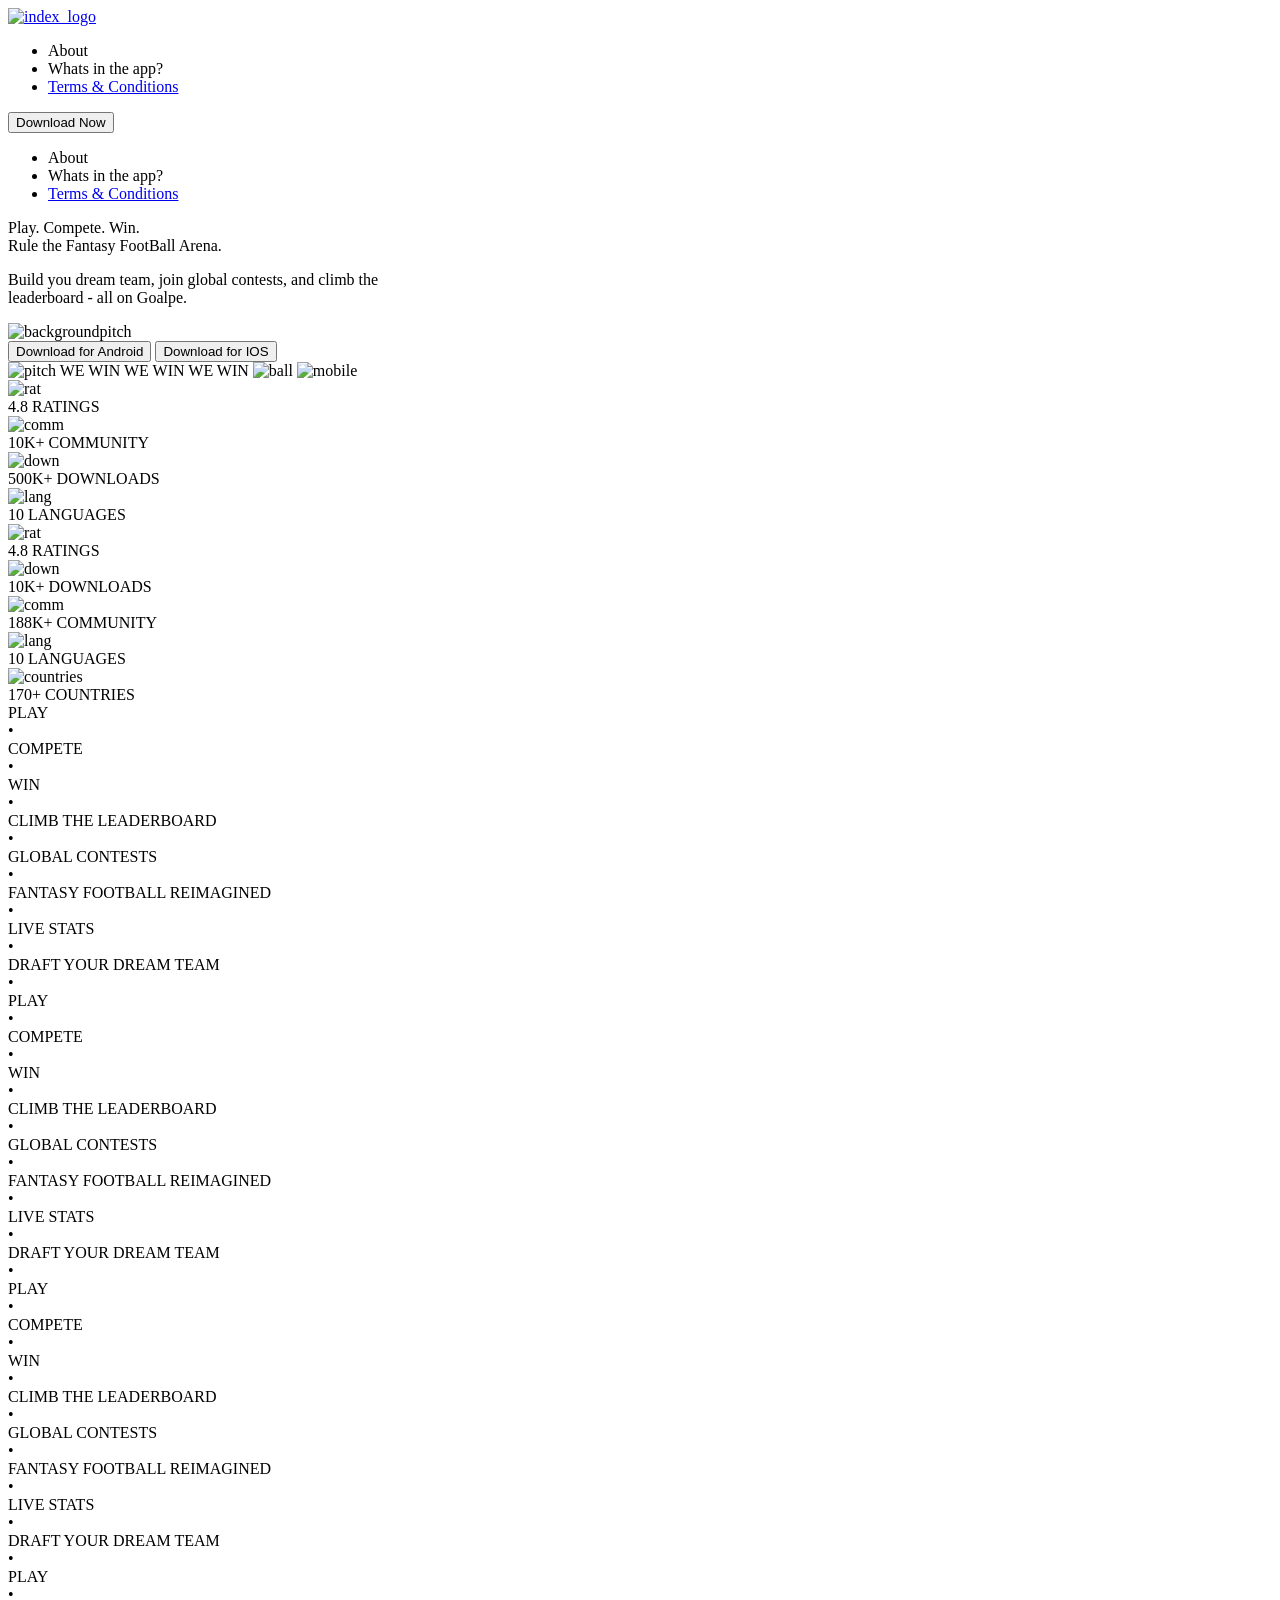
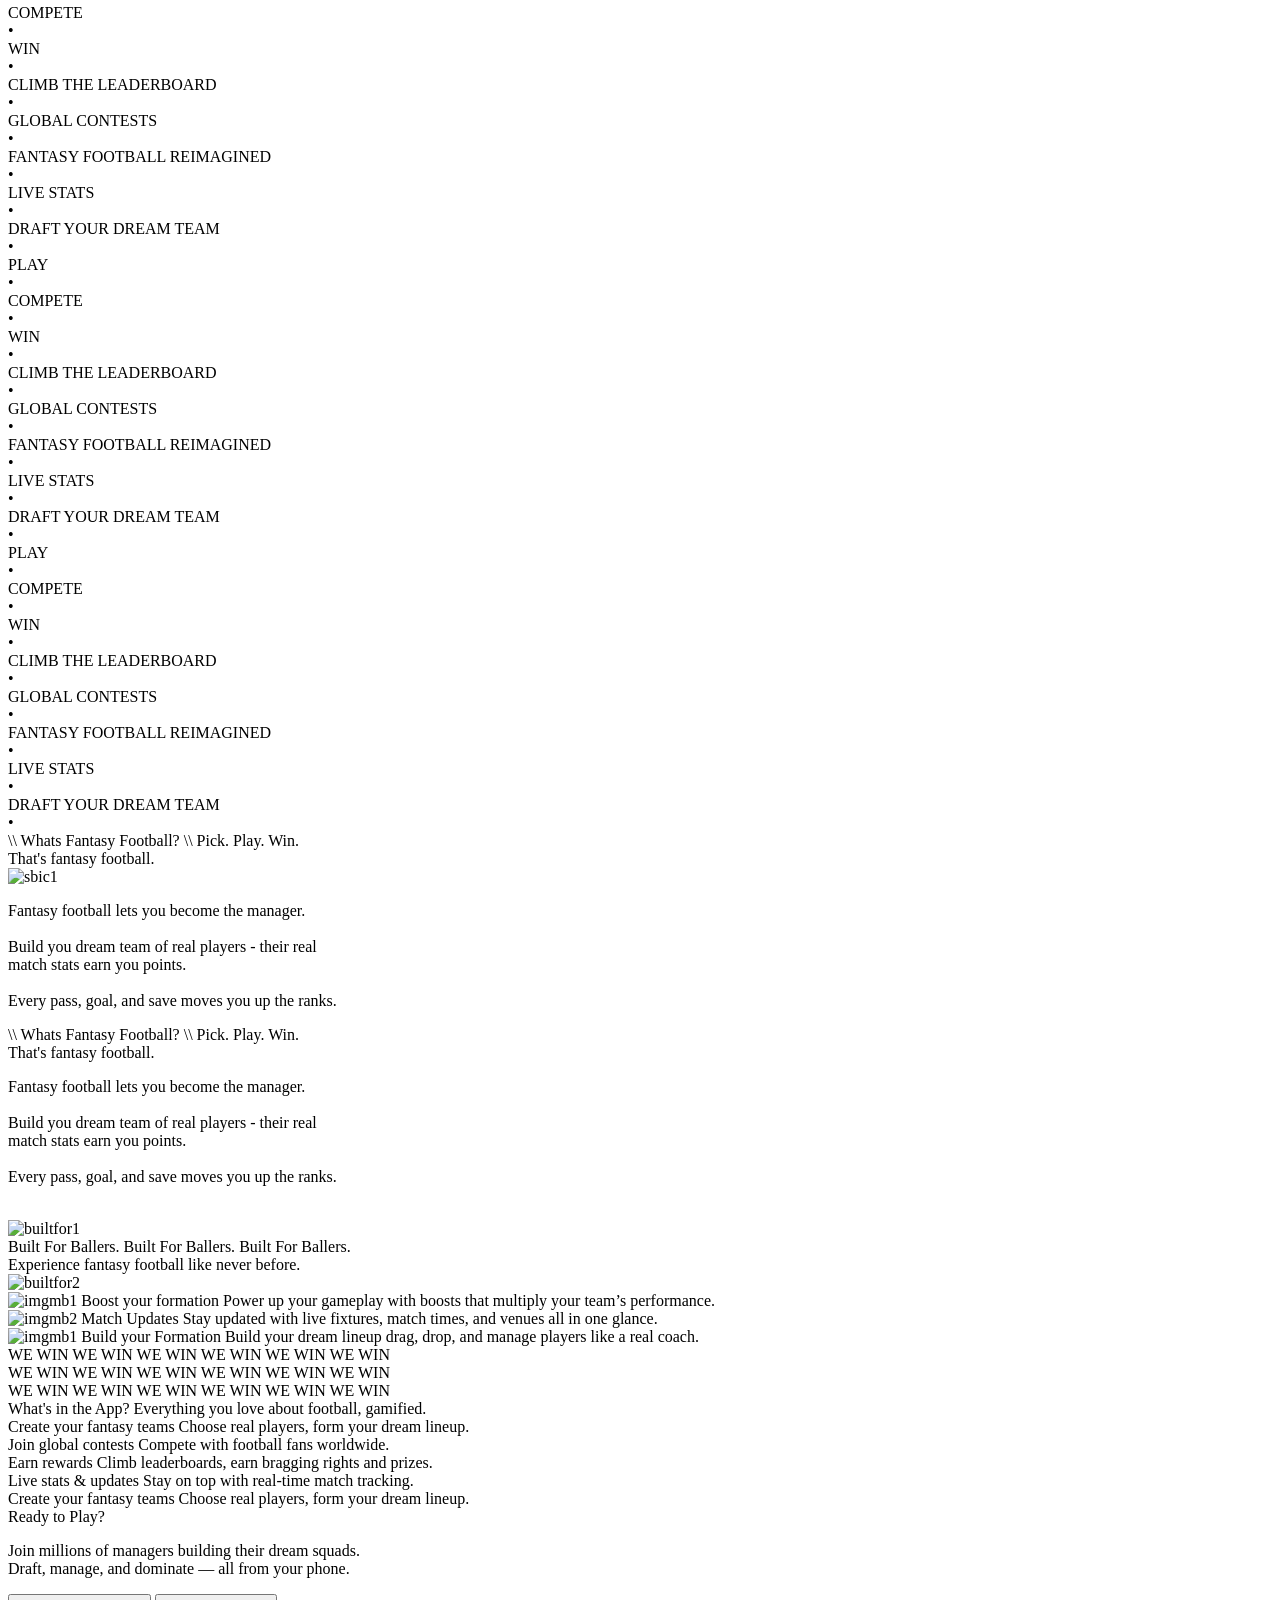
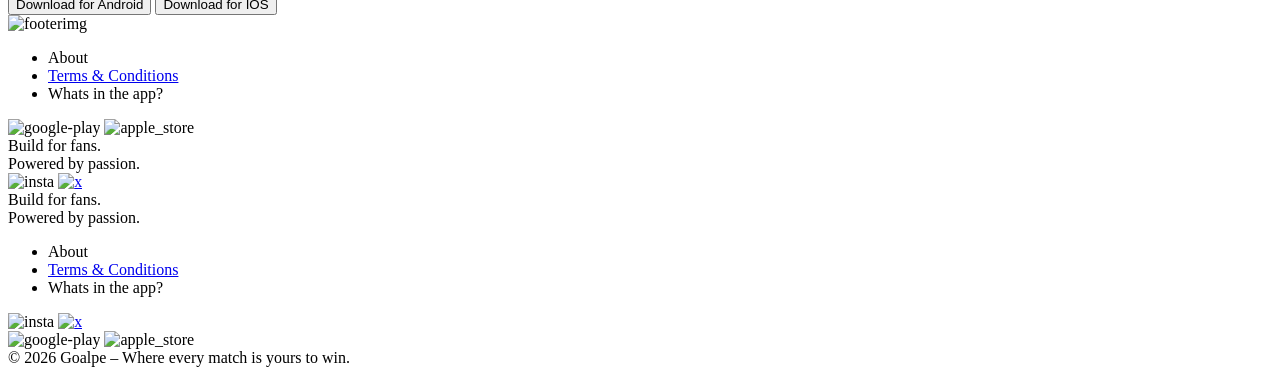
==== index.html @ 54591eee "Add deep link landing pages and Chrome Android intent fallback for goalpe.live links. Co-authored-by" ====
<!DOCTYPE html>
<html lang="en">

<head>
    <meta charset="UTF-8">
    <meta name="viewport" content="width=device-width, initial-scale=1.0">
    <title>Home</title>
    <link rel="icon" type="image/png" href="assets/images/goalpe-favicon.png">
    <link rel="stylesheet" href="styles/index.css" />
    <link rel="stylesheet" href="styles/nav_bar.css" />
    <link rel="stylesheet" href="styles/footer.css" />
</head>

<body>
    <!-- Navigation Bar -->
    <nav>
        <a href="index.html"><img alt="index_logo" /></a>
        <ul>
            <li>About</li>
            <li>Whats in the app?</li>
            <li><a href="legal.html">Terms & Conditions</a></li>
            <!-- <li>Blog</li> -->
        </ul>
        <button type="button">Download Now</button>
        <div onclick="handleOpenSideBar()" class="nav-menu">
            <div class="nav-menu-item1"></div>
            <div class="nav-menu-item2"></div>
            <div class="nav-menu-item3"></div>
        </div>
        <div id="navigation-side-bar" class="nav-side-bar">
            <ul>
                <li>About</li>
                <li>Whats in the app?</li>
                <li><a href="legal.html">Terms & Conditions</a></li>
                <!-- <li>Blog</li> -->
            </ul>
        </div>
        <script src="/js/nav_bar.js"></script>
    </nav>
    <div class="first-block">

        <div id="first-block-content" class="first-block-layer2">
            <p class="first-block-label">
                Play. Compete. Win.<br />Rule the Fantasy FootBall Arena.
            </p>

            <p class="first-block-base">Build you dream team, join global contests, and climb the<br>leaderboard - all
                on Goalpe.</p>
        </div>
        <div class="first-block-layer3"></div>
        <img alt="backgroundpitch" class="first-block-layer5" src="/assets/images/home_background_layer5.png" />
        <div id="first-block-download-btns" class="first-block-btns">
            <button type="button">Download for Android</button>
            <button type="button">Download for IOS</button>
        </div>
        <img alt="pitch" class="first-block-layer6" src="/assets/images/football_field.png" />
        <label class="first-block-layer7">WE WIN WE WIN WE WIN</label>
        <img class="first-block-layer8" alt="ball" src="/assets/images/home_background_layer_soccer.png" />
        <img class="first-block-layer9" alt="mobile" src="/assets/images/home_mobile.png" />

        <div class="app-contents">
            <div class="app-contents-coloum1">
                <div class="app-contents-items">
                    <img src="/assets/images/rating_icon.png" alt="rat">
                    <div>
                        <label for="rating">4.8</label>
                        <span>RATINGS</span>
                    </div>
                </div>
                <div class="app-contents-items">
                    <img src="/assets/images/community_icon.png" alt="comm">
                    <div>
                        <label for="community">10K+</label>
                        <span>COMMUNITY</span>
                    </div>
                </div>
            </div>
            <div class="app-contents-coloum2">
                <div class="app-contents-items">
                    <img src="/assets/images/download_icon.png" alt="down">
                    <div>
                        <label for="downloads">500K+</label>
                        <span>DOWNLOADS</span>
                    </div>
                </div>
                <div class="app-contents-items">
                    <img src="/assets/images/language_icon.png" alt="lang">
                    <div>
                        <label for="languages">10</label>
                        <span>LANGUAGES</span>
                    </div>
                </div>
            </div>
        </div>
    </div>

    <div class="app-contents1">
        <div class="app-contents-items">
            <img src="/assets/images/rating_icon.png" alt="rat">
            <div>
                <label for="rating">4.8</label>
                <span>RATINGS</span>
            </div>
        </div>
        <div class="app-contents-items">
            <img src="/assets/images/download_icon.png" alt="down">
            <div>
                <label for="downloads">10K+</label>
                <span>DOWNLOADS</span>
            </div>
        </div>
        <div class="app-contents-items">
            <img src="/assets/images/community_icon.png" alt="comm">
            <div>
                <label for="community">188K+</label>
                <span>COMMUNITY</span>
            </div>
        </div>
        
        <div class="app-contents-items">
            <img src="/assets/images/language_icon.png" alt="lang">
            <div>
                <label for="languages">10</label>
                <span>LANGUAGES</span>
            </div>
        </div>
        <div class="app-contents-items">
            <img src="/assets/images/countries_icon.png" alt="countries">
            <div>
                <label for="countries">170+</label>
                <span>COUNTRIES</span>
            </div>
        </div>
    </div>
    </div>
    <div class="scroll-block1-background">
        <div class="scroll-block1">
            <div class="scroll-content1">
                <div class="scroll-items">
                    <span>PLAY</span>
                </div>
                <div class="scroll-items">
                    <span>•</span>
                </div>
                <div class="scroll-items">
                    <span>COMPETE</span>
                </div>
                <div class="scroll-items">
                    <span>•</span>
                </div>
                <div class="scroll-items">
                    <span>WIN</span>
                </div>
                <div class="scroll-items">
                    <span>•</span>
                </div>
                <div class="scroll-items">
                    <span>CLIMB THE LEADERBOARD</span>
                </div>
                <div class="scroll-items">
                    <span>•</span>
                </div>
                <div class="scroll-items">
                    <span>GLOBAL CONTESTS</span>
                </div>
                <div class="scroll-items">
                    <span>•</span>
                </div>
                <div class="scroll-items">
                    <span>FANTASY FOOTBALL REIMAGINED</span>
                </div>
                <div class="scroll-items">
                    <span>•</span>
                </div>
                <div class="scroll-items">
                    <span>LIVE STATS</span>
                </div>
                <div class="scroll-items">
                    <span>•</span>
                </div>
                <div class="scroll-items">
                    <span>DRAFT YOUR DREAM TEAM</span>
                </div>
                <div class="scroll-items">
                    <span>•</span>
                </div>
                <div class="scroll-items">
                    <span>PLAY</span>
                </div>
                <div class="scroll-items">
                    <span>•</span>
                </div>
                <div class="scroll-items">
                    <span>COMPETE</span>
                </div>
                <div class="scroll-items">
                    <span>•</span>
                </div>
                <div class="scroll-items">
                    <span>WIN</span>
                </div>
                <div class="scroll-items">
                    <span>•</span>
                </div>
                <div class="scroll-items">
                    <span>CLIMB THE LEADERBOARD</span>
                </div>
                <div class="scroll-items">
                    <span>•</span>
                </div>
                <div class="scroll-items">
                    <span>GLOBAL CONTESTS</span>
                </div>
                <div class="scroll-items">
                    <span>•</span>
                </div>
                <div class="scroll-items">
                    <span>FANTASY FOOTBALL REIMAGINED</span>
                </div>
                <div class="scroll-items">
                    <span>•</span>
                </div>
                <div class="scroll-items">
                    <span>LIVE STATS</span>
                </div>
                <div class="scroll-items">
                    <span>•</span>
                </div>
                <div class="scroll-items">
                    <span>DRAFT YOUR DREAM TEAM</span>
                </div>
                <div class="scroll-items">
                    <span>•</span>
                </div>

            </div>
        </div>
    </div>
    <div class="scroll-block2">
        <div class="scroll-content2">
            <div class="scroll-items">
                <span>PLAY</span>
            </div>
            <div class="scroll-items">
                <span>•</span>
            </div>
            <div class="scroll-items">
                <span>COMPETE</span>
            </div>
            <div class="scroll-items">
                <span>•</span>
            </div>
            <div class="scroll-items">
                <span>WIN</span>
            </div>
            <div class="scroll-items">
                <span>•</span>
            </div>
            <div class="scroll-items">
                <span>CLIMB THE LEADERBOARD</span>
            </div>
            <div class="scroll-items">
                <span>•</span>
            </div>
            <div class="scroll-items">
                <span>GLOBAL CONTESTS</span>
            </div>
            <div class="scroll-items">
                <span>•</span>
            </div>
            <div class="scroll-items">
                <span>FANTASY FOOTBALL REIMAGINED</span>
            </div>
            <div class="scroll-items">
                <span>•</span>
            </div>
            <div class="scroll-items">
                <span>LIVE STATS</span>
            </div>
            <div class="scroll-items">
                <span>•</span>
            </div>
            <div class="scroll-items">
                <span>DRAFT YOUR DREAM TEAM</span>
            </div>
            <div class="scroll-items">
                <span>•</span>
            </div>
            <div class="scroll-items">
                <span>PLAY</span>
            </div>
            <div class="scroll-items">
                <span>•</span>
            </div>
            <div class="scroll-items">
                <span>COMPETE</span>
            </div>
            <div class="scroll-items">
                <span>•</span>
            </div>
            <div class="scroll-items">
                <span>WIN</span>
            </div>
            <div class="scroll-items">
                <span>•</span>
            </div>
            <div class="scroll-items">
                <span>CLIMB THE LEADERBOARD</span>
            </div>
            <div class="scroll-items">
                <span>•</span>
            </div>
            <div class="scroll-items">
                <span>GLOBAL CONTESTS</span>
            </div>
            <div class="scroll-items">
                <span>•</span>
            </div>
            <div class="scroll-items">
                <span>FANTASY FOOTBALL REIMAGINED</span>
            </div>
            <div class="scroll-items">
                <span>•</span>
            </div>
            <div class="scroll-items">
                <span>LIVE STATS</span>
            </div>
            <div class="scroll-items">
                <span>•</span>
            </div>
            <div class="scroll-items">
                <span>DRAFT YOUR DREAM TEAM</span>
            </div>
            <div class="scroll-items">
                <span>•</span>
            </div>
        </div>
    </div>
    <div class="scroll-block3">
        <div class="scroll-content1">
            <div class="scroll-items">
                <span>PLAY</span>
            </div>
            <div class="scroll-items">
                <span>•</span>
            </div>
            <div class="scroll-items">
                <span>COMPETE</span>
            </div>
            <div class="scroll-items">
                <span>•</span>
            </div>
            <div class="scroll-items">
                <span>WIN</span>
            </div>
            <div class="scroll-items">
                <span>•</span>
            </div>
            <div class="scroll-items">
                <span>CLIMB THE LEADERBOARD</span>
            </div>
            <div class="scroll-items">
                <span>•</span>
            </div>
            <div class="scroll-items">
                <span>GLOBAL CONTESTS</span>
            </div>
            <div class="scroll-items">
                <span>•</span>
            </div>
            <div class="scroll-items">
                <span>FANTASY FOOTBALL REIMAGINED</span>
            </div>
            <div class="scroll-items">
                <span>•</span>
            </div>
            <div class="scroll-items">
                <span>LIVE STATS</span>
            </div>
            <div class="scroll-items">
                <span>•</span>
            </div>
            <div class="scroll-items">
                <span>DRAFT YOUR DREAM TEAM</span>
            </div>
            <div class="scroll-items">
                <span>•</span>
            </div>
            <div class="scroll-items">
                <span>PLAY</span>
            </div>
            <div class="scroll-items">
                <span>•</span>
            </div>
            <div class="scroll-items">
                <span>COMPETE</span>
            </div>
            <div class="scroll-items">
                <span>•</span>
            </div>
            <div class="scroll-items">
                <span>WIN</span>
            </div>
            <div class="scroll-items">
                <span>•</span>
            </div>
            <div class="scroll-items">
                <span>CLIMB THE LEADERBOARD</span>
            </div>
            <div class="scroll-items">
                <span>•</span>
            </div>
            <div class="scroll-items">
                <span>GLOBAL CONTESTS</span>
            </div>
            <div class="scroll-items">
                <span>•</span>
            </div>
            <div class="scroll-items">
                <span>FANTASY FOOTBALL REIMAGINED</span>
            </div>
            <div class="scroll-items">
                <span>•</span>
            </div>
            <div class="scroll-items">
                <span>LIVE STATS</span>
            </div>
            <div class="scroll-items">
                <span>•</span>
            </div>
            <div class="scroll-items">
                <span>DRAFT YOUR DREAM TEAM</span>
            </div>
            <div class="scroll-items">
                <span>•</span>
            </div>
        </div>
    </div>

    <div class="second-block">
        <div class="second-block-div1">
            <div>
                <div>
                    <label for="head-sec">\\ Whats Fantasy Football? \\</label>
                    <span>Pick. Play. Win.<br />That's fantasy football.</span>
                </div>
                <img src="/assets/images/builtforicon1.png" alt="sbic1" />
            </div>
            <p id="second-block-p">
                Fantasy football lets you become the manager.<br /><br />
                Build you dream team of real players - their real<br />
                match stats earn you points.<br /><br />
                Every pass, goal, and save moves you up the ranks.
            </p>
        </div>
        <div class="second-block-div2">
            <label for="head-sec">\\ Whats Fantasy Football? \\</label>
            <span>Pick. Play. Win.<br />That's fantasy football.</span>
            <p>
                Fantasy football lets you become the manager.<br /><br />
                Build you dream team of real players - their real<br />
                match stats earn you points.<br /><br />
                Every pass, goal, and save moves you up the ranks.
            </p>
        </div>
        <img class="disable-sb-img" src="/assets/images/footballpitch1.png" alt="">
    </div>
    <div class="third-block">
        <div class="third-block-header">
            <img class="third-block-header-img1" src="/assets/images/builtforicon1.png" alt="builtfor1">
            <div>
                <div class="third-block-built-for-ballers">
                    <label for="third-label-1">Built For Ballers.</label>
                    <label for="third-label-2">Built For Ballers.</label>
                    <label for="third-label-3">Built For Ballers.</label>
                </div>
                <label for="header">Experience fantasy football like never before.</label>
            </div>
            <img class="third-block-header-img2" src="/assets/images/builtforicon2.png" alt="builtfor2">
        </div>

        <div class="third-block-body"></div>
        <div class="third-block-body1">
            <div>
                <img src="/assets/images/builtforballersmb1.png" alt="imgmb1">
                <label for="mb1">Boost your formation</label>
                <span>Power up your gameplay with boosts that multiply your team’s performance.</span>
            </div>
            <div>
                <img src="/assets/images/builtforballersmb2.png" alt="imgmb2">
                <label for="mb1">Match Updates</label>
                <span>Stay updated with live fixtures, match times, and venues all in one glance.</span>
            </div>
            <div>
                <img src="/assets/images/builtforbuildersmb3.png" alt="imgmb1">
                <label for="mb1">Build your Formation</label>
                <span>Build your dream lineup drag, drop, and manage players like a real coach.</span>
            </div>

        </div>
    </div>
    <div class="wewinblock">
        <div class="wewin1">
            <label class="wewin1label1" for="wewin1">WE WIN WE WIN WE WIN</label>
            <label class="wewin1label2" for="wewin1">WE WIN WE WIN WE WIN</label>
        </div>
        <div class="wewin2">
            <label class="wewin2label1" for="wewin1">WE WIN WE WIN WE WIN</label>
            <label class="wewin2label2" for="wewin1">WE WIN WE WIN WE WIN</label>
        </div>
        <div class="wewin3">
            <label class="wewin3label1" for="wewin1">WE WIN WE WIN WE WIN</label>
            <label class="wewin3label2" for="wewin1">WE WIN WE WIN WE WIN</label>
        </div>
    </div>

    <div class="fourth-block">

        <div class="fourth-block-header">
            <label for="head-fourth">What's in the App?</label>
            <span>Everything you love about football, gamified.</span>
        </div>

        <div class="fourth-block-body"">
            <div>
                <label for=" head-card">Create your fantasy teams</label>
            <span>Choose real players, form your dream lineup.</span>
        </div>
        <div>
            <label for="head-card">Join global contests</label>
            <span>Compete with football fans worldwide.</span>
        </div>
        <div>
            <label for="head-card">Earn rewards</label>
            <span>Climb leaderboards, earn bragging rights and prizes.</span>
        </div>
        <div>
            <label for="head-card"> Live stats & updates</label>
            <span>Stay on top with real-time match tracking.</span>
        </div>
        <div>
            <label for="head-card"> Create your fantasy teams</label>
            <span>Choose real players, form your dream lineup.</span>
        </div>
    </div>

    </div>

    <footer>
        <div class="footer-header">
            <div class="footer-header-content">
                <label for="footerhead">Ready to Play?</label>
                <p>
                    Join millions of managers building their dream squads.<br />Draft, manage, and dominate — all from
                    your
                    phone.
                </p>
            </div>
            <div class="footer-btns">
                <button type="button">Download for Android</button>
                <button type="button">Download for IOS</button>
            </div>
        </div>
        <img src="/assets/images/goal_pe_logo2.png" alt="footerimg">

        <div class="footer-bottom1">
            <ul>
                <li>About</li>
                <li><a href="/legal.html">Terms & Conditions</a></li>
                <li>Whats in the app?</li>
            </ul>
            <div class="stores">
                <img src="/assets/images/google_play.png" alt="google-play">
                <img src="/assets/images/apple_store.png" alt="apple_store">
            </div>
            <div class="app-icons1">
                <label for="forfooter">
                    Build for fans.<br />Powered by passion.
                </label>
                <div>
                    <img src="/assets/images/insta_icon.png" alt="insta" />
                    <a href="https://x.com/GoalPe_x" target="_blank"><img src="/assets/images/x_icon.png" alt="x" /></a>
                </div>
            </div>

        </div>


        <div class="footer-bottom">
            <label for="forfooter">
                Build for fans.<br />Powered by passion.
            </label>
            <ul>
                <li>About</li>
                <li><a href="/legal.html">Terms & Conditions</a></li>
                <li>Whats in the app?</li>
            </ul>

            <div class="app-icons">
                <img src="/assets/images/insta_icon.png" alt="insta" />
                <a href="https://x.com/GoalPe_x" target="_blank"><img src="/assets/images/x_icon.png" alt="x" /></a>
            </div>

            <div class="stores">
                <img src="/assets/images/google_play.png" alt="google-play">
                <img src="/assets/images/apple_store.png" alt="apple_store">
            </div>
        </div>

        <label class="footer-label" for="footer-bottom-label">© <span id="footer-year"></span> Goalpe – Where every match is yours to win.</label>
        <script>document.getElementById('footer-year').textContent = new Date().getFullYear();</script>

    </footer>



    <script src="/js/index.js"></script>
    <script src="/js/download.js"></script>
    <script src="/js/deep_link.js"></script>
    <script>GoalPeDeepLink.interceptAppLinks();</script>
</body>

</html>
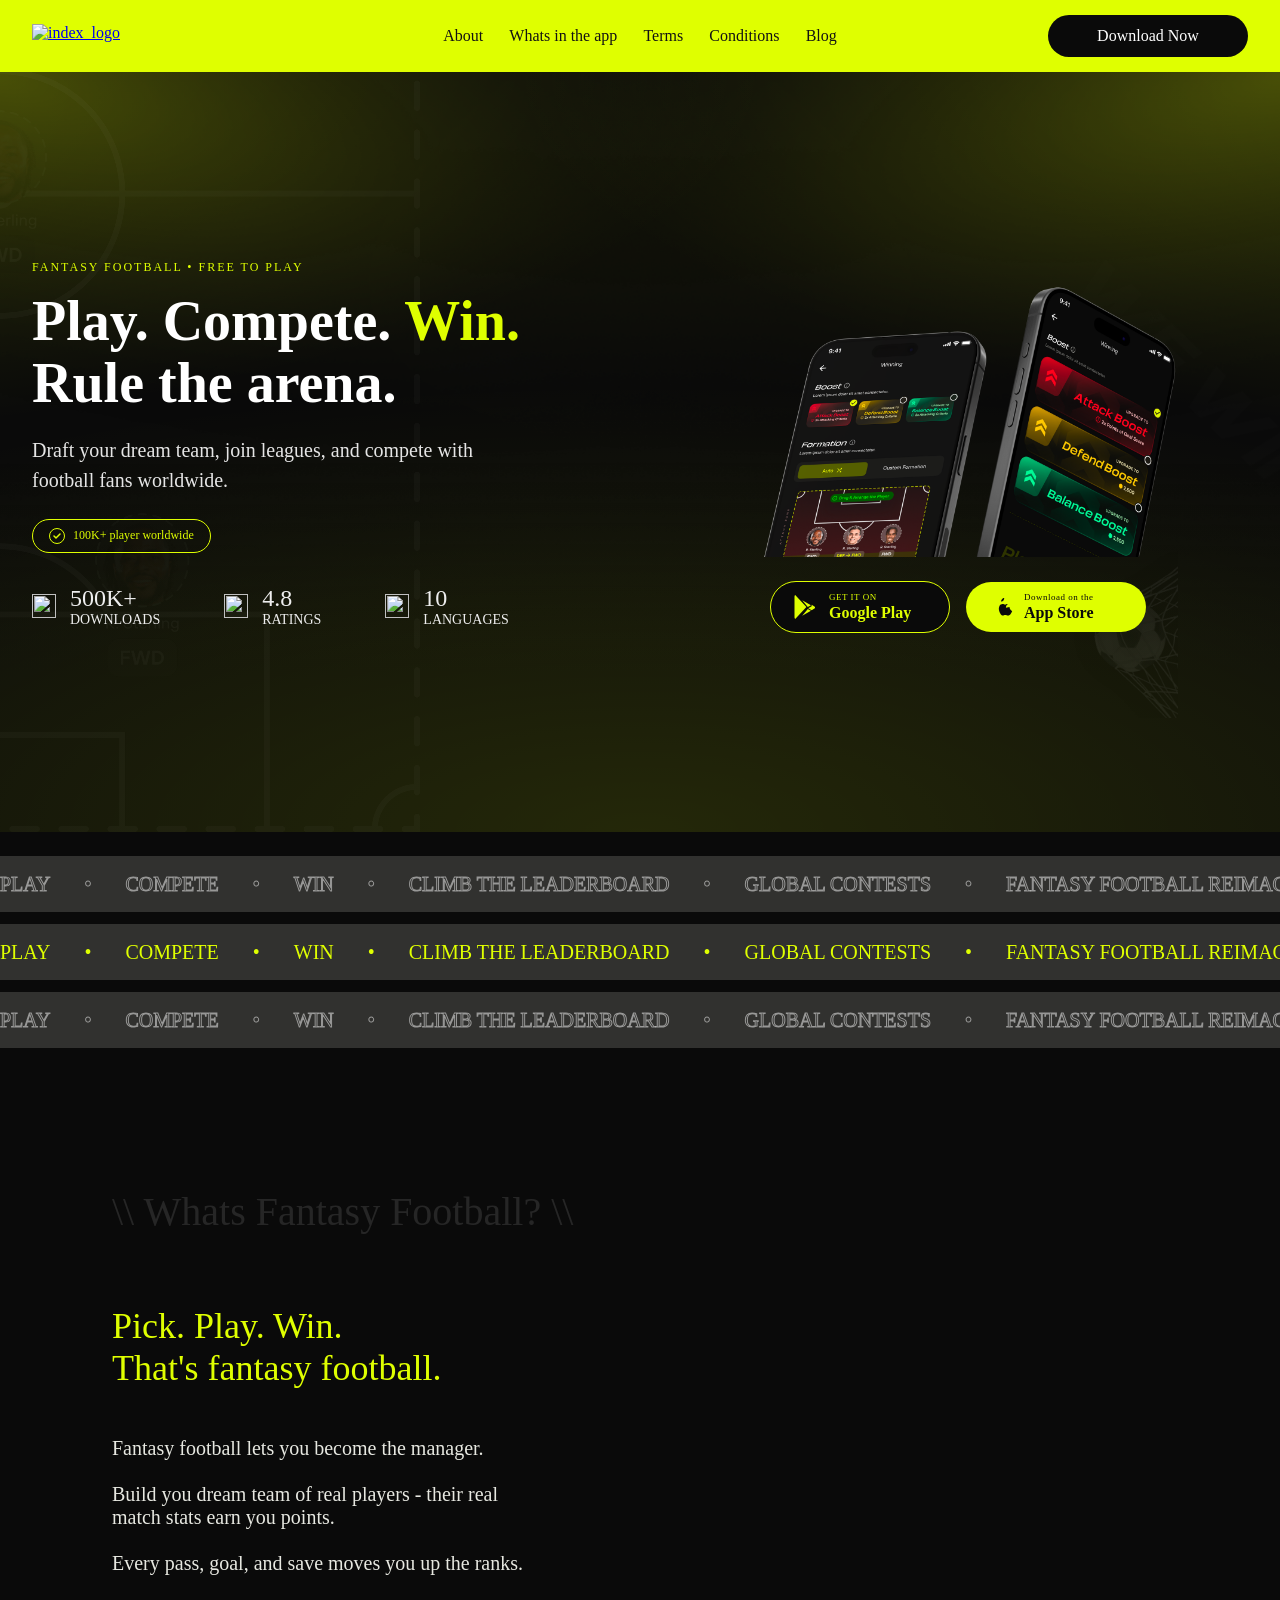
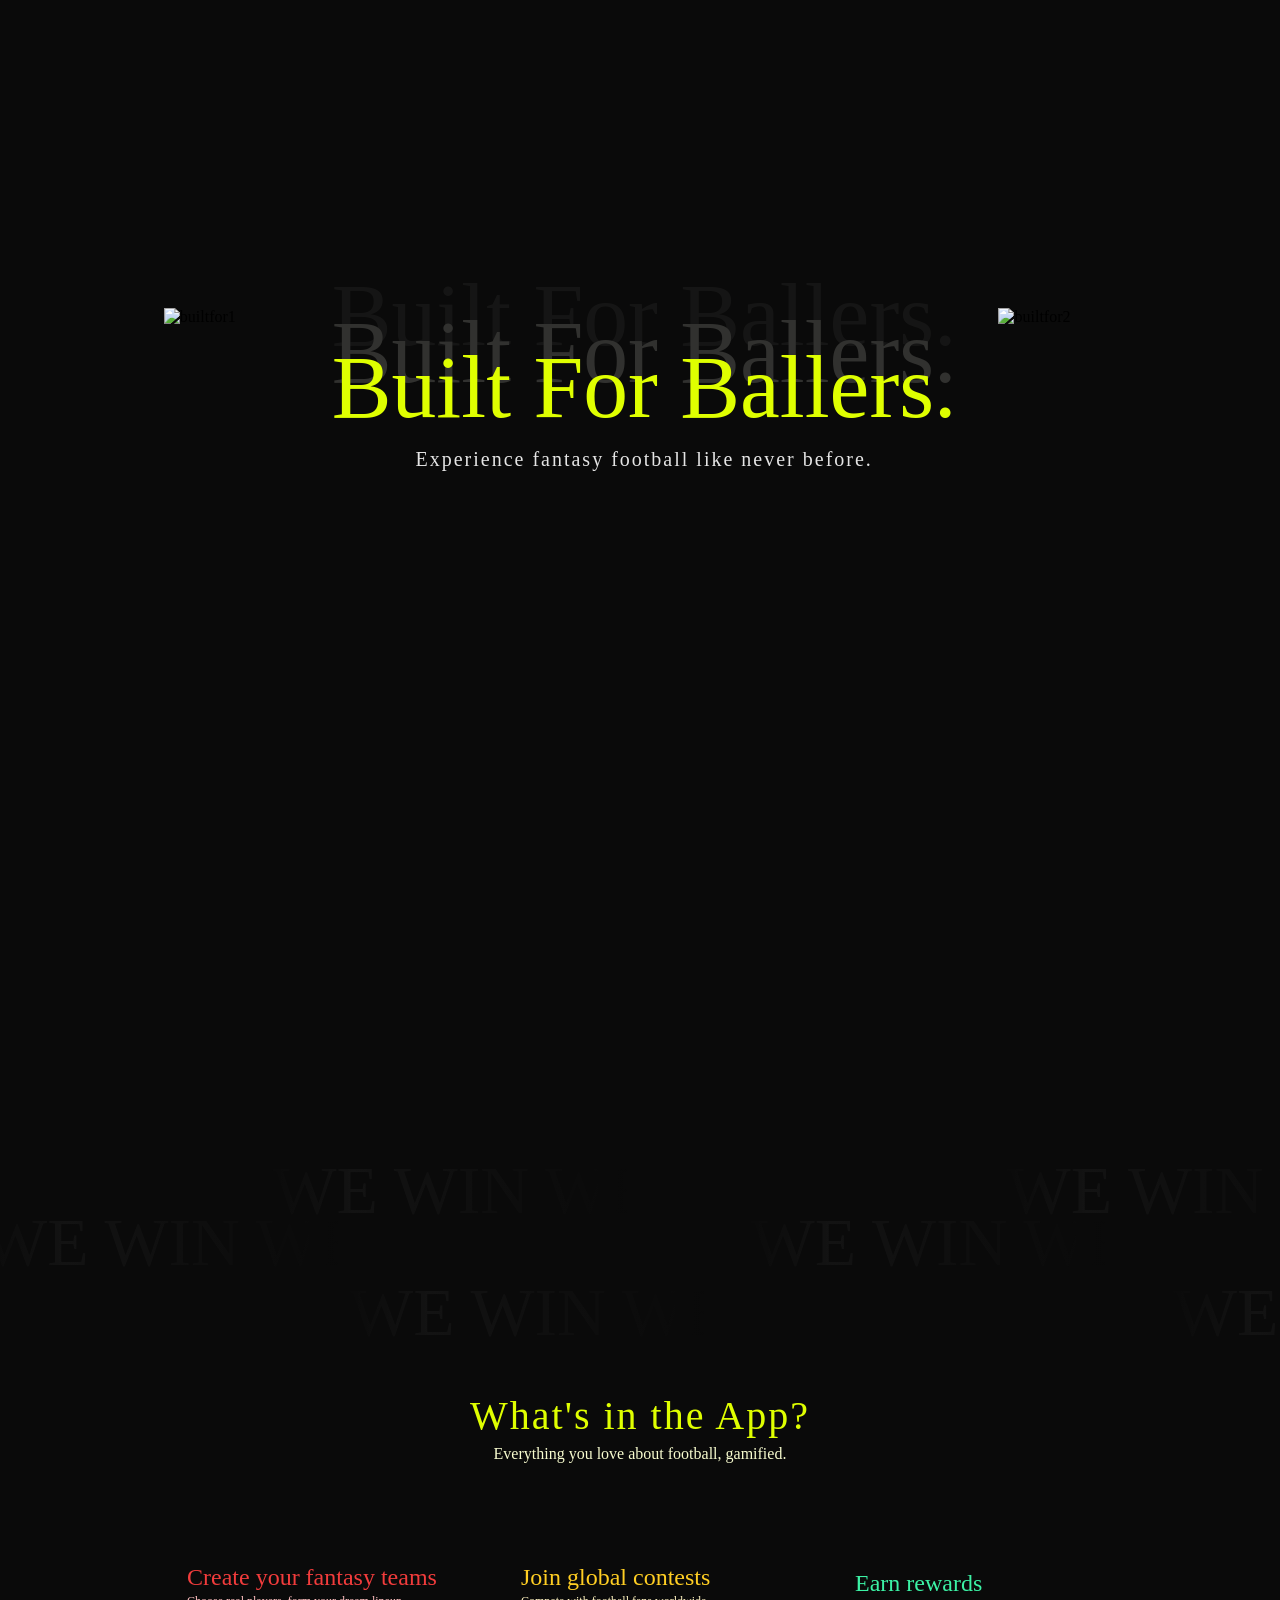
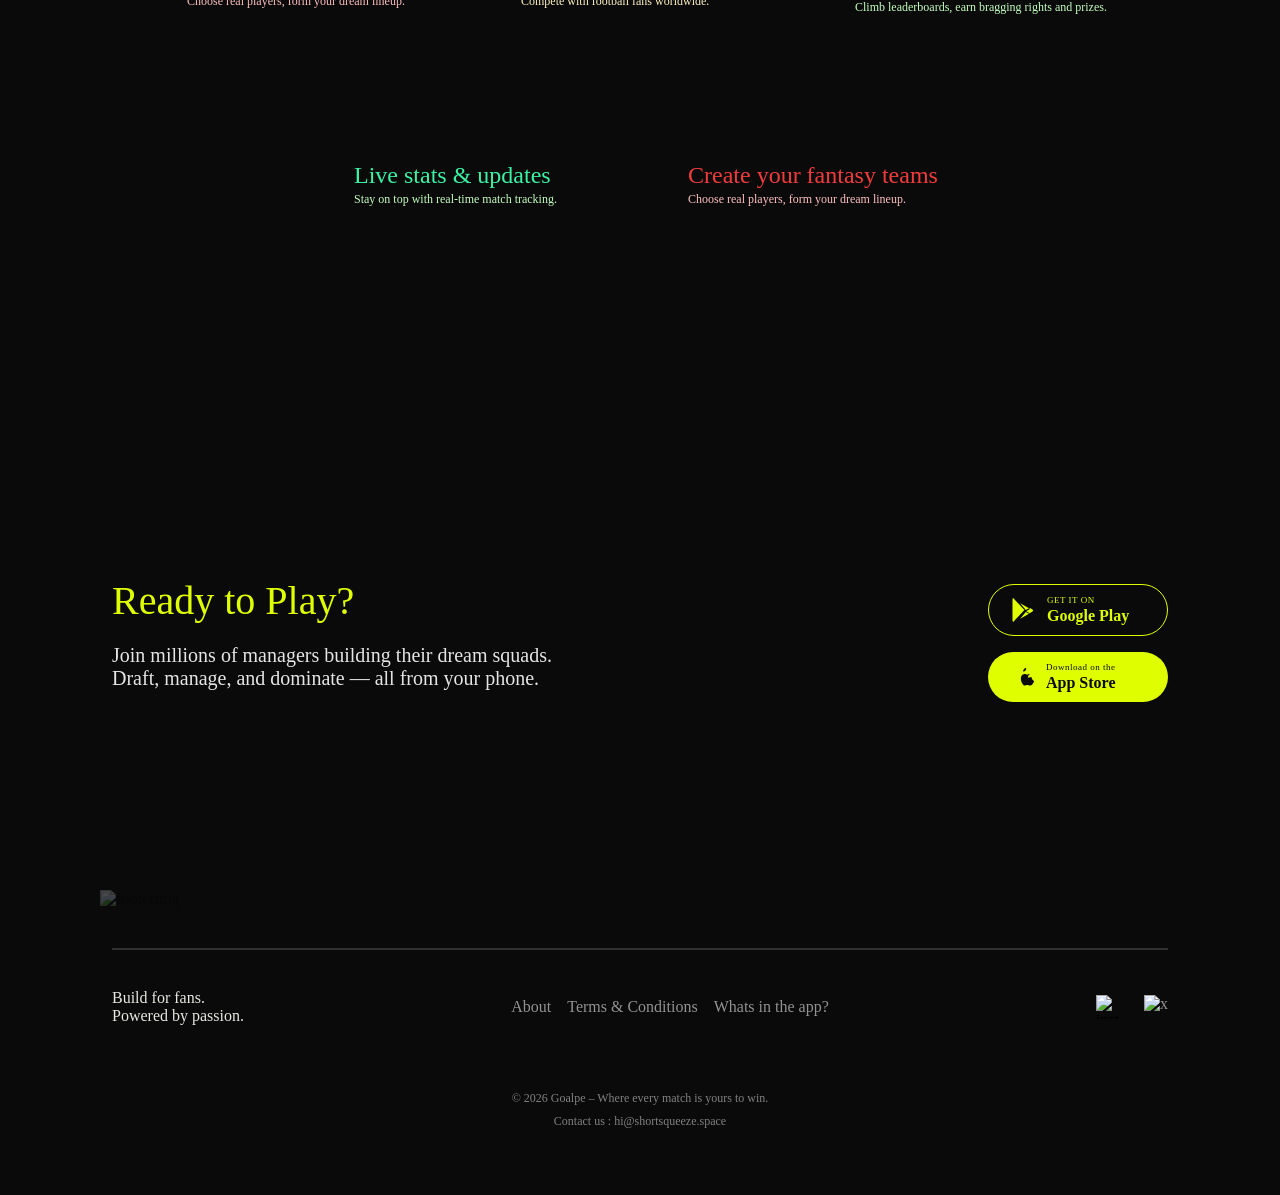
==== commit e3d20c18: "Update homepage to match new hero design and #DFFF00 accent. Rebuild hero with dual mockups, store b" ====
--- a/index.html
+++ b/index.html
@@ -6,6 +6,7 @@
     <meta name="viewport" content="width=device-width, initial-scale=1.0">
     <title>Home</title>
     <link rel="icon" type="image/png" href="assets/images/goalpe-favicon.png">
+    <link rel="stylesheet" href="styles/tokens.css" />
     <link rel="stylesheet" href="styles/index.css" />
     <link rel="stylesheet" href="styles/nav_bar.css" />
     <link rel="stylesheet" href="styles/footer.css" />
@@ -17,11 +18,12 @@
         <a href="index.html"><img alt="index_logo" /></a>
         <ul>
             <li>About</li>
-            <li>Whats in the app?</li>
-            <li><a href="legal.html">Terms & Conditions</a></li>
-            <!-- <li>Blog</li> -->
+            <li>Whats in the app</li>
+            <li><a href="legal.html">Terms</a></li>
+            <li><a href="legal.html">Conditions</a></li>
+            <li><a href="#">Blog</a></li>
         </ul>
-        <button type="button">Download Now</button>
+        <button type="button" data-store="auto">Download Now</button>
         <div onclick="handleOpenSideBar()" class="nav-menu">
             <div class="nav-menu-item1"></div>
             <div class="nav-menu-item2"></div>
@@ -30,109 +32,87 @@
         <div id="navigation-side-bar" class="nav-side-bar">
             <ul>
                 <li>About</li>
-                <li>Whats in the app?</li>
-                <li><a href="legal.html">Terms & Conditions</a></li>
-                <!-- <li>Blog</li> -->
+                <li>Whats in the app</li>
+                <li><a href="legal.html">Terms</a></li>
+                <li><a href="legal.html">Conditions</a></li>
+                <li><a href="#">Blog</a></li>
             </ul>
         </div>
         <script src="/js/nav_bar.js"></script>
     </nav>
-    <div class="first-block">
-
-        <div id="first-block-content" class="first-block-layer2">
-            <p class="first-block-label">
-                Play. Compete. Win.<br />Rule the Fantasy FootBall Arena.
-            </p>
-
-            <p class="first-block-base">Build you dream team, join global contests, and climb the<br>leaderboard - all
-                on Goalpe.</p>
-        </div>
-        <div class="first-block-layer3"></div>
-        <img alt="backgroundpitch" class="first-block-layer5" src="/assets/images/home_background_layer5.png" />
-        <div id="first-block-download-btns" class="first-block-btns">
-            <button type="button">Download for Android</button>
-            <button type="button">Download for IOS</button>
-        </div>
-        <img alt="pitch" class="first-block-layer6" src="/assets/images/football_field.png" />
-        <label class="first-block-layer7">WE WIN WE WIN WE WIN</label>
-        <img class="first-block-layer8" alt="ball" src="/assets/images/home_background_layer_soccer.png" />
-        <img class="first-block-layer9" alt="mobile" src="/assets/images/home_mobile.png" />
-
-        <div class="app-contents">
-            <div class="app-contents-coloum1">
-                <div class="app-contents-items">
-                    <img src="/assets/images/rating_icon.png" alt="rat">
-                    <div>
-                        <label for="rating">4.8</label>
-                        <span>RATINGS</span>
+
+    <section class="hero">
+        <div class="hero__bg" aria-hidden="true">
+            <img class="hero__bg-image" src="/assets/images/hero_bg_desktop.png" alt="" />
+            <div class="hero__gradient"></div>
+            <img class="hero__pitch" src="/assets/images/hero_pitch_overlay.png" alt="" />
+            <img class="hero__watermark" src="/assets/images/hero_watermark.png" alt="" />
+            <img class="hero__ball" src="/assets/images/hero_soccer_ball.png" alt="" />
+        </div>
+        <div class="hero__inner">
+            <div class="hero__content">
+                <p class="hero__eyebrow">FANTASY FOOTBALL • FREE TO PLAY</p>
+                <h1 class="hero__title">
+                    Play. Compete. <span class="hero__title-accent">Win.</span><br />
+                    <span class="hero__title-rest">Rule the </span><span class="hero__title-outline">arena.</span>
+                </h1>
+                <p class="hero__subtitle">Draft your dream team, join leagues, and compete with football fans worldwide.</p>
+                <div class="hero__badge">
+                    <svg class="hero__badge-icon" width="16" height="16" viewBox="0 0 16 16" fill="none" aria-hidden="true">
+                        <circle cx="8" cy="8" r="7.5" stroke="currentColor"/>
+                        <path d="M5 8L7 10L11 6" stroke="currentColor" stroke-width="1.5" stroke-linecap="round" stroke-linejoin="round"/>
+                    </svg>
+                    <span>100K+ player worldwide</span>
+                </div>
+                <div class="hero__stats">
+                    <div class="hero__stat">
+                        <img src="/assets/images/download_icon.png" alt="">
+                        <div>
+                            <label>500K+</label>
+                            <span>DOWNLOADS</span>
+                        </div>
                     </div>
-                </div>
-                <div class="app-contents-items">
-                    <img src="/assets/images/community_icon.png" alt="comm">
-                    <div>
-                        <label for="community">10K+</label>
-                        <span>COMMUNITY</span>
+                    <div class="hero__stat">
+                        <img src="/assets/images/rating_icon.png" alt="">
+                        <div>
+                            <label>4.8</label>
+                            <span>RATINGS</span>
+                        </div>
                     </div>
-                </div>
-            </div>
-            <div class="app-contents-coloum2">
-                <div class="app-contents-items">
-                    <img src="/assets/images/download_icon.png" alt="down">
-                    <div>
-                        <label for="downloads">500K+</label>
-                        <span>DOWNLOADS</span>
+                    <div class="hero__stat">
+                        <img src="/assets/images/language_icon.png" alt="">
+                        <div>
+                            <label>10</label>
+                            <span>LANGUAGES</span>
+                        </div>
                     </div>
                 </div>
-                <div class="app-contents-items">
-                    <img src="/assets/images/language_icon.png" alt="lang">
-                    <div>
-                        <label for="languages">10</label>
-                        <span>LANGUAGES</span>
-                    </div>
-                </div>
-            </div>
-        </div>
-    </div>
-
-    <div class="app-contents1">
-        <div class="app-contents-items">
-            <img src="/assets/images/rating_icon.png" alt="rat">
-            <div>
-                <label for="rating">4.8</label>
-                <span>RATINGS</span>
-            </div>
-        </div>
-        <div class="app-contents-items">
-            <img src="/assets/images/download_icon.png" alt="down">
-            <div>
-                <label for="downloads">10K+</label>
-                <span>DOWNLOADS</span>
-            </div>
-        </div>
-        <div class="app-contents-items">
-            <img src="/assets/images/community_icon.png" alt="comm">
-            <div>
-                <label for="community">188K+</label>
-                <span>COMMUNITY</span>
-            </div>
-        </div>
-        
-        <div class="app-contents-items">
-            <img src="/assets/images/language_icon.png" alt="lang">
-            <div>
-                <label for="languages">10</label>
-                <span>LANGUAGES</span>
-            </div>
-        </div>
-        <div class="app-contents-items">
-            <img src="/assets/images/countries_icon.png" alt="countries">
-            <div>
-                <label for="countries">170+</label>
-                <span>COUNTRIES</span>
-            </div>
-        </div>
-    </div>
-    </div>
+            </div>
+            <div class="hero__visual">
+                <img class="hero__mockups" src="/assets/images/hero_mockups.png" alt="Goalpe app screens" />
+                <div class="store-btns hero__store-btns">
+                    <button type="button" class="store-btn store-btn--play" data-store="android" aria-label="Get it on Google Play">
+                        <svg class="store-btn__icon" viewBox="0 0 24 24" width="28" height="28" aria-hidden="true">
+                            <path fill="currentColor" d="M3.6 1.8L13.2 12 3.6 22.2c-.3-.2-.6-.6-.6-1.1V2.9c0-.5.3-.9.6-1.1zm10.8 10.2l2.7-1.5-7.5-4.3 4.8 5.8zm3.3-1.9l2.4 1.4c.7.4.7 1.4 0 1.8l-2.4 1.4-2.9-1.7 2.9-1.7zM14.4 13.8l-4.8 5.8 7.5-4.3-2.7-1.5z"/>
+                        </svg>
+                        <span class="store-btn__text">
+                            <small>GET IT ON</small>
+                            <strong>Google Play</strong>
+                        </span>
+                    </button>
+                    <button type="button" class="store-btn store-btn--apple" data-store="ios" aria-label="Download on the App Store">
+                        <svg class="store-btn__icon" viewBox="0 0 24 24" width="28" height="28" aria-hidden="true">
+                            <path fill="currentColor" d="M17.05 12.63c-.03-2.08 1.7-3.08 1.77-3.13-1-.14-1.95.58-2.46.58-.52 0-1.3-.56-2.14-.55-1.1.02-2.12.64-2.69 1.63-1.15 1.99-.29 4.93.82 6.55.55.79 1.2 1.68 2.06 1.65.83-.03 1.14-.54 2.14-.54 1 0 1.27.54 2.14.52 1.24-.02 2.03-.8 2.57-1.59.81-1.18 1.14-2.32 1.16-2.38-.03-.01-2.23-.86-2.25-3.4zm-2.12-6.25c.46-.56.77-1.34.69-2.11-.66.03-1.46.44-1.94 1-.43.5-.8 1.3-.7 2.07.74.06 1.5-.38 1.95-.96z"/>
+                        </svg>
+                        <span class="store-btn__text">
+                            <small>Download on the</small>
+                            <strong>App Store</strong>
+                        </span>
+                    </button>
+                </div>
+            </div>
+        </div>
+    </section>
     <div class="scroll-block1-background">
         <div class="scroll-block1">
             <div class="scroll-content1">
@@ -521,9 +501,9 @@
             <span>Everything you love about football, gamified.</span>
         </div>
 
-        <div class="fourth-block-body"">
+        <div class="fourth-block-body">
             <div>
-                <label for=" head-card">Create your fantasy teams</label>
+                <label for="head-card">Create your fantasy teams</label>
             <span>Choose real players, form your dream lineup.</span>
         </div>
         <div>
@@ -556,9 +536,25 @@
                     phone.
                 </p>
             </div>
-            <div class="footer-btns">
-                <button type="button">Download for Android</button>
-                <button type="button">Download for IOS</button>
+            <div class="store-btns footer-store-btns">
+                <button type="button" class="store-btn store-btn--play" data-store="android" aria-label="Get it on Google Play">
+                    <svg class="store-btn__icon" viewBox="0 0 24 24" width="28" height="28" aria-hidden="true">
+                        <path fill="currentColor" d="M3.6 1.8L13.2 12 3.6 22.2c-.3-.2-.6-.6-.6-1.1V2.9c0-.5.3-.9.6-1.1zm10.8 10.2l2.7-1.5-7.5-4.3 4.8 5.8zm3.3-1.9l2.4 1.4c.7.4.7 1.4 0 1.8l-2.4 1.4-2.9-1.7 2.9-1.7zM14.4 13.8l-4.8 5.8 7.5-4.3-2.7-1.5z"/>
+                    </svg>
+                    <span class="store-btn__text">
+                        <small>GET IT ON</small>
+                        <strong>Google Play</strong>
+                    </span>
+                </button>
+                <button type="button" class="store-btn store-btn--apple" data-store="ios" aria-label="Download on the App Store">
+                    <svg class="store-btn__icon" viewBox="0 0 24 24" width="28" height="28" aria-hidden="true">
+                        <path fill="currentColor" d="M17.05 12.63c-.03-2.08 1.7-3.08 1.77-3.13-1-.14-1.95.58-2.46.58-.52 0-1.3-.56-2.14-.55-1.1.02-2.12.64-2.69 1.63-1.15 1.99-.29 4.93.82 6.55.55.79 1.2 1.68 2.06 1.65.83-.03 1.14-.54 2.14-.54 1 0 1.27.54 2.14.52 1.24-.02 2.03-.8 2.57-1.59.81-1.18 1.14-2.32 1.16-2.38-.03-.01-2.23-.86-2.25-3.4zm-2.12-6.25c.46-.56.77-1.34.69-2.11-.66.03-1.46.44-1.94 1-.43.5-.8 1.3-.7 2.07.74.06 1.5-.38 1.95-.96z"/>
+                    </svg>
+                    <span class="store-btn__text">
+                        <small>Download on the</small>
+                        <strong>App Store</strong>
+                    </span>
+                </button>
             </div>
         </div>
         <img src="/assets/images/goal_pe_logo2.png" alt="footerimg">
@@ -569,10 +565,6 @@
                 <li><a href="/legal.html">Terms & Conditions</a></li>
                 <li>Whats in the app?</li>
             </ul>
-            <div class="stores">
-                <img src="/assets/images/google_play.png" alt="google-play">
-                <img src="/assets/images/apple_store.png" alt="apple_store">
-            </div>
             <div class="app-icons1">
                 <label for="forfooter">
                     Build for fans.<br />Powered by passion.
@@ -601,14 +593,16 @@
                 <a href="https://x.com/GoalPe_x" target="_blank"><img src="/assets/images/x_icon.png" alt="x" /></a>
             </div>
 
-            <div class="stores">
-                <img src="/assets/images/google_play.png" alt="google-play">
-                <img src="/assets/images/apple_store.png" alt="apple_store">
-            </div>
-        </div>
-
-        <label class="footer-label" for="footer-bottom-label">© <span id="footer-year"></span> Goalpe – Where every match is yours to win.</label>
-        <script>document.getElementById('footer-year').textContent = new Date().getFullYear();</script>
+        </div>
+
+        <div class="footer-meta">
+            <label class="footer-label" for="footer-bottom-label">© <span id="footer-year"></span> Goalpe – Where every match is yours to win.</label>
+            <p class="footer-contact">
+                Contact us :
+                <a href="mailto:hi@shortsqueeze.space">hi@shortsqueeze.space</a>
+            </p>
+            <script>document.getElementById('footer-year').textContent = new Date().getFullYear();</script>
+        </div>
 
     </footer>
 
@@ -616,8 +610,6 @@
 
     <script src="/js/index.js"></script>
     <script src="/js/download.js"></script>
-    <script src="/js/deep_link.js"></script>
-    <script>GoalPeDeepLink.interceptAppLinks();</script>
 </body>
 
 </html>
--- a/styles/tokens.css
+++ b/styles/tokens.css
@@ -0,0 +1,8 @@
+:root {
+    --color-accent: #DFFF00;
+    --color-accent-rgb: 223, 255, 0;
+    --color-bg: #0A0A0A;
+    --color-btn-dark: #0A0A0A;
+    --color-text: #E5E5E5;
+    --color-text-muted: #EEEEEE;
+}
--- a/styles/index.css
+++ b/styles/index.css
@@ -0,0 +1,1058 @@
+@font-face {
+    font-family: "arupala_bold_ita";
+    src: url("/assets/fonts/arupala_grotesk_trail/arupala_grotesk_trial_bold_italic.ttf");
+}
+
+@font-face {
+    font-family: "arupala_bold";
+    src: url("/assets/fonts/arupala_grotesk_trail/ArupalaGroteskTrial-Bold.ttf");
+}
+
+@font-face {
+    font-family: "arupala_medium_ita";
+    src: url("/assets/fonts/arupala_grotesk_trail/ArupalaGroteskTrial-MedIta.ttf");
+}
+
+@font-face {
+    font-family: "arupala_light";
+    src: url("/assets/fonts/arupala_grotesk_trail/ArupalaGroteskTrial-Light.ttf");
+}
+
+@font-face {
+    font-family: "arupala_super_bold_ita";
+    src: url("/assets/fonts/arupala_grotesk_trail/ArupalaGroteskTrial-SuperBdIt.ttf");
+}
+
+@font-face {
+    font-family: "arupala_ultra";
+    src: url("/assets/fonts/arupala_grotesk_trail/ArupalaGroteskTrial-Ultra.ttf");
+}
+
+@font-face {
+    font-family: "tthoves_reg";
+    src: url("/assets/fonts/tt_hoves/tt_hoves_pro_trial_regular.ttf");
+}
+
+@font-face {
+    font-family: "roboto_reg";
+    src: url("/assets/fonts/roboto/Roboto_Regular.ttf");
+}
+
+body {
+    width: 100%;
+    padding: 0;
+    margin: 0;
+    background-color: var(--color-bg);
+    display: flex;
+    flex-direction: column;
+}
+
+/* Hero */
+.hero {
+    position: relative;
+    width: 100%;
+    min-height: 760px;
+    overflow: hidden;
+    background-color: var(--color-bg);
+}
+
+.hero__bg {
+    position: absolute;
+    inset: 0;
+    pointer-events: none;
+}
+
+.hero__bg-image {
+    position: absolute;
+    inset: 0;
+    width: 100%;
+    height: 100%;
+    object-fit: cover;
+    object-position: center;
+}
+
+.hero__gradient {
+    position: absolute;
+    inset: 0;
+    background:
+        radial-gradient(ellipse 100dvw 50dvh at 50% 100%,
+            rgba(var(--color-accent-rgb), 0.12) 0%,
+            rgba(0, 0, 0, 0) 100%),
+        linear-gradient(to bottom,
+            rgba(10, 10, 10, 0) 51%,
+            rgba(10, 10, 10, 1) 79%),
+        radial-gradient(ellipse 100% 50% at -40% 0%,
+            rgba(var(--color-accent-rgb), 0.20) 0%,
+            transparent 100%),
+        radial-gradient(ellipse 100% 50% at 140% 0%,
+            rgba(var(--color-accent-rgb), 0.20) 0%,
+            transparent 100%);
+}
+
+.hero__pitch {
+    position: absolute;
+    left: 0;
+    bottom: 0;
+    width: clamp(200px, 40dvw, 420px);
+    opacity: 0.5;
+}
+
+.hero__watermark {
+    position: absolute;
+    right: -5%;
+    top: 10%;
+    width: clamp(280px, 45dvw, 600px);
+    opacity: 0.15;
+    transform: rotate(12deg);
+}
+
+.hero__ball {
+    position: absolute;
+    right: 8%;
+    bottom: 15%;
+    width: clamp(80px, 15dvw, 180px);
+}
+
+.hero__inner {
+    position: relative;
+    z-index: 1;
+    display: flex;
+    align-items: center;
+    justify-content: space-between;
+    gap: 32px;
+    max-width: 1280px;
+    margin: 0 auto;
+    padding: 48px 32px 64px;
+    box-sizing: border-box;
+    min-height: 760px;
+}
+
+.hero__content {
+    flex: 1;
+    max-width: 560px;
+}
+
+.hero__eyebrow {
+    font-family: "arupala_bold";
+    font-size: 12px;
+    letter-spacing: 2px;
+    color: var(--color-accent);
+    text-transform: uppercase;
+    margin: 0 0 16px;
+}
+
+.hero__title {
+    font-family: "arupala_bold_ita";
+    font-size: clamp(32px, 4.5vw, 56px);
+    color: #FFFFFF;
+    margin: 0 0 20px;
+    line-height: 1.1;
+}
+
+.hero__title-accent {
+    color: var(--color-accent);
+}
+
+.hero__title-rest {
+    color: #FFFFFF;
+}
+
+.hero__title-outline {
+    color: #FFFFFF;
+}
+
+.hero__subtitle {
+    font-family: "arupala_medium_ita";
+    font-size: clamp(16px, 2vw, 20px);
+    color: var(--color-text);
+    margin: 0 0 24px;
+    line-height: 1.5;
+    max-width: 480px;
+}
+
+.hero__badge {
+    display: inline-flex;
+    align-items: center;
+    gap: 8px;
+    padding: 8px 16px;
+    border: 1px solid var(--color-accent);
+    border-radius: 999px;
+    color: var(--color-accent);
+    font-family: "arupala_bold";
+    font-size: 12px;
+    margin-bottom: 32px;
+}
+
+.hero__badge-icon {
+    flex-shrink: 0;
+}
+
+.hero__stats {
+    display: flex;
+    align-items: center;
+    gap: clamp(24px, 5dvw, 64px);
+    flex-wrap: wrap;
+}
+
+.hero__stat {
+    display: flex;
+    align-items: center;
+    gap: 14px;
+}
+
+.hero__stat img {
+    width: 24px;
+    height: 24px;
+}
+
+.hero__stat div {
+    display: flex;
+    flex-direction: column;
+}
+
+.hero__stat label {
+    font-family: "arupala_bold";
+    font-size: 24px;
+    color: var(--color-text-muted);
+}
+
+.hero__stat span {
+    font-family: "arupala_light";
+    font-size: 14px;
+    color: var(--color-text-muted);
+}
+
+.hero__visual {
+    flex: 1;
+    display: flex;
+    flex-direction: column;
+    align-items: center;
+    max-width: 580px;
+}
+
+.hero__mockups {
+    width: 100%;
+    max-width: 520px;
+    height: auto;
+}
+
+.hero__store-btns {
+    margin-top: 24px;
+}
+
+.scroll-block1-background {
+    height: min-content;
+    width: 100%;
+    margin-top: 24px;
+}
+
+
+.scroll-block2 {
+    margin-top: 12px;
+}
+
+.scroll-block3 {
+    margin-top: 12px;
+}
+
+.scroll-block1,
+.scroll-block2,
+.scroll-block3 {
+    height: 56px;
+    text-transform: uppercase;
+    width: 100%;
+    overflow: hidden;
+    white-space: nowrap;
+    display: flex;
+    align-items: center;
+    background-color: #31312F;
+}
+
+.scroll-content1 {
+    display: flex;
+    width: fit-content;
+    gap: 34px;
+    animation: scroll-left 30s linear infinite;
+
+    & .scroll-items {
+        display: flex;
+        align-items: center;
+        gap: 8px;
+        font-family: "arupala_bold_ita";
+        font-size: 20px;
+        color: transparent;
+        -webkit-text-stroke: 1px rgba(255, 255, 255, 0.5);
+    }
+}
+
+.scroll-content2 {
+    display: flex;
+    width: fit-content;
+    gap: 34px;
+    animation: scroll-right 30s linear infinite;
+
+    & .scroll-items {
+
+
+        color: var(--color-accent);
+    }
+}
+
+.scroll-items {
+    font-family: "arupala_bold_ita";
+    font-size: 20px;
+    display: flex;
+    align-items: center;
+}
+
+
+@keyframes scroll-left {
+    0% {
+        transform: translateX(0);
+    }
+
+    100% {
+        transform: translateX(-50%);
+    }
+}
+
+@keyframes scroll-right {
+    100% {
+        transform: translateX(0);
+    }
+
+    0% {
+        transform: translateX(-50%);
+    }
+}
+
+
+.second-block {
+    display: flex;
+    align-items: flex-start;
+    justify-content: space-between;
+    margin-top: 140px;
+    background-image: url("/assets/images/field.png");
+    background-position: center;
+    background-repeat: no-repeat;
+    background-size: cover;
+    width: 100%;
+    aspect-ratio: 16/9;
+    overflow-x: clip;
+}
+
+.disable-sb-img {
+    width: 32%;
+}
+
+.second-block-div1 {
+    display: none;
+    flex-direction: column;
+    align-self: flex-start;
+    margin: 0 12px;
+    height: 367px;
+    background: linear-gradient(to top,
+            #00000000 0%,
+            #0A0A0A 41%);
+
+    & div {
+        display: flex;
+        align-items: flex-start;
+        justify-content: space-between;
+
+        & img {
+            width: 50px;
+            height: 48.53px;
+            margin: 0;
+        }
+
+        & div {
+            display: flex;
+            flex-direction: column;
+            align-items: flex-start;
+            justify-content: flex-start;
+
+            & label {
+                font-family: "arupala_ultra";
+                font-size: 16px;
+                color: #262626;
+            }
+
+            & span {
+                font-family: "arupala_bold_ita";
+                font-size: 20px;
+                color: var(--color-accent);
+                margin-top: 8px;
+                letter-spacing: 2px;
+            }
+        }
+    }
+
+    & p {
+        margin-top: 16px;
+        font-family: "arupala_medium_ita";
+        font-size: 12px;
+        color: #E7E8E1
+    }
+}
+
+
+.second-block-div2 {
+    display: flex;
+    flex-direction: column;
+    align-self: flex-start;
+    margin-left: 112px;
+
+    & label {
+        font-family: "arupala_ultra";
+        font-size: clamp(40px, 2.8vw, 100px);
+        color: #262626;
+    }
+
+    & span {
+        font-family: "arupala_bold_ita";
+        font-size: clamp(36px, 2.6vw, 96px);
+        color: var(--color-accent);
+        margin-top: 70px;
+    }
+
+    & p {
+        margin-top: 48px;
+        font-family: "arupala_medium_ita";
+        font-size: clamp(20px, 1.4vw, 50px);
+        color: #E7E8E1
+    }
+}
+
+.third-block {
+    display: flex;
+    flex-direction: column;
+    align-items: center;
+    justify-content: flex-start;
+
+    & .third-block-header {
+        display: flex;
+        align-items: flex-start;
+        justify-content: center;
+        width: 100%;
+        gap: 42px;
+        box-sizing: border-box;
+        padding: 0 32px;
+        position: relative;
+
+        &>div {
+            display: flex;
+            flex-direction: column;
+            align-items: center;
+            justify-content: flex-start;
+
+            &>label {
+                display: block;
+                font-family: "arupala_bold_ita";
+                font-size: clamp(14px, 2dvw, 20px);
+                /* font-size: 14px; */
+                color: #E5E5E5;
+                margin-top: -78px;
+                text-align: center;
+                letter-spacing: 2px;
+            }
+        }
+
+        & .third-block-header-img1 {
+            width: 126px;
+            height: 122px;
+            margin: 0;
+            /* margin-left: 92px; */
+        }
+
+        & .third-block-header-img2 {
+            width: 117.7px;
+            height: 120.31px;
+            margin: 0;
+            /* margin-right: 120px; */
+        }
+    }
+
+    & .third-block-body {
+        width: 98%;
+        height: clamp(200px,52dvw, 630px);
+        display: flex;
+        background:
+            url("/assets/images/builtforballersmain.png") center top / clamp(200px, 100%, 1209px) no-repeat,
+            url("/assets/images/builtforballersimg.png") center / cover no-repeat;
+        box-sizing: border-box;
+        margin-top: 51px;
+    }
+
+    & .third-block-body1 {
+        display: none;
+        flex-direction: column;
+        align-items: center;
+        justify-content: flex-start;
+        gap: 32px;
+        color: #E7E8E1;
+        margin-top: 30px;
+
+        &>div {
+            display: flex;
+            flex-direction: column;
+            margin: 0 16px;
+
+            & img {
+                width: 100%;
+                align-self: center;
+            }
+
+            & label {
+                display: block;
+                font-family: "arupala_bold_ita";
+                font-size: 16px;
+                margin-top: 16px;
+            }
+
+            & span {
+                font-family: "tthoves_reg";
+                font-size: 12px;
+                margin-top: 8px;
+            }
+        }
+    }
+}
+
+.third-block-built-for-ballers {
+    height: 218px;
+    display: flex;
+    flex-direction: column;
+    align-items: center;
+    justify-content: center;
+
+    & label {
+        font-family: "arupala_bold";
+        font-size: clamp(32px, 7dvw, 95px);
+        color: var(--color-accent);
+    }
+
+    & label:nth-child(1) {
+        color: #31312F;
+        opacity: 0.3;
+    }
+
+    & label:nth-child(2) {
+        transform: translateY(-64%);
+        color: #31312F;
+    }
+
+    & label:nth-child(3) {
+        transform: translateY(-130%);
+    }
+
+}
+
+.third-block-invisible-1 {
+    display: none;
+}
+
+.wewinblock {
+    display: flex;
+    flex-direction: column;
+    align-items: center;
+    justify-content: flex-start;
+    font-family: "arupala_super_bold_ita";
+    font-size: min(5.3dvw,75px);
+    height: clamp(80px,20dvw,240px);
+    overflow: hidden;
+
+}
+
+.wewin1,
+.wewin2,
+.wewin3 {
+    display: flex;
+    width: 100%;
+    position: relative;
+}
+
+.wewin1label1{
+    display: block;
+}
+
+.wewin1label2{
+    position: absolute;
+    right: -20%;
+    z-index: 0;
+}
+
+.wewin2{
+    margin-top: -2%;
+}
+
+.wewin2label1{
+    position: absolute;
+    z-index: 0;
+    left: -22.6%;
+}
+
+.wewin2label2{
+    position: absolute;
+    right: 0;
+}
+
+.wewin3{
+    margin-top: 5.4%;
+}
+
+.wewin3label1{
+    position: absolute;
+    left: 6%;
+}
+
+.wewin3label2{
+    position: absolute;
+    z-index: 0;
+    right: -33%;
+}
+
+
+.wewin1label1,
+.wewin1label2,
+.wewin2label1,
+.wewin2label2,
+.wewin3label1,
+.wewin3label2 {
+    background: linear-gradient(to right,
+            #FFFFFF00 32%,
+            rgba(255, 255, 255, 0.04) 44%,
+            #FFFFFF00 80%
+            
+            );
+    -webkit-background-clip: text;
+    background-clip: text;
+    -webkit-text-fill-color: transparent;
+    color: transparent;
+}
+
+
+.fourth-block {
+    display: flex;
+    flex-direction: column;
+    align-items: center;
+    justify-content: flex-start;
+    height: min(58dvw, 684px);
+    background: url("/assets/images/pitch.png") center top / clamp(400px, 100dvw, 1188px) no-repeat;
+    box-sizing: border-box;
+
+    & .fourth-block-header {
+        display: flex;
+        flex-direction: column;
+        align-items: center;
+        justify-content: flex-start;
+        font-family: "arupala_bold_ita";
+
+        & label {
+            font-size: 40px;
+            color: var(--color-accent);
+            background-color: #0A0A0A;
+            letter-spacing: 2px;
+            padding: 0 22px;
+        }
+
+        & span {
+            font-size: 16px;
+            color: #F8FCCF;
+            margin-top: 6px;
+        }
+
+    }
+
+    & .fourth-block-body {
+        display: flex;
+        flex-wrap: wrap;
+        align-self: center;
+        justify-content: center;
+        column-gap: 64px;
+        row-gap: 48px;
+        margin-top: clamp(0px, 6dvw, 90px);
+        width: clamp(320px, 100%, 940px);
+        
+
+        & div {
+            width: 270px;
+            height: 150px;
+            background-position: center top;
+            background-size: cover;
+            background-repeat: no-repeat;
+            border-radius: 10px;
+
+            & label{
+                display: block;
+                font-family: "arupala_bold_ita";
+                font-size: 24px;
+                margin-top: 24px;
+                margin-left: 16px;
+            }
+
+            & span{
+                font-family: "roboto_reg";
+                font-size: 12px;
+                margin-top: 8px;
+                margin-left: 16px;
+            }
+        }
+
+        & div:nth-child(1), div:nth-child(5){
+            background-image: url("/assets/images/fourth_block_card_1.png");
+            & label{
+                color: #F23C3C;
+            }
+            & span{
+                color: #FFC0C0
+            }
+        }
+
+        & div:nth-child(2){
+            background-image: url("/assets/images/fourth_block_card_2.png");
+            & label{
+                color: #FFCE23;
+            }
+            & span{
+                color: #FFF3C0;
+            }
+        }
+
+        & div:nth-child(3){
+            & label{
+                margin-top: 30px;
+            }
+        }
+
+
+        & div:nth-child(3), div:nth-child(4){
+               background-image: url("/assets/images/fourth_block_card_3.png");
+            & label{
+                color: #3CF2A5;
+            }
+            & span{
+                color: #C5FFC0;
+            }
+        }
+
+    }
+}
+
+
+@media (max-width: 1150px) {
+    .second-block {
+        margin-top: 100px;
+    }
+
+    .second-block-div2 {
+        & label {
+            font-size: 30px;
+        }
+
+        & span {
+            font-size: 30px;
+        }
+
+        & p {
+            font-size: 16px;
+        }
+    }
+}
+
+@media (max-width: 1108px) {
+    .third-block-header-img1 {
+        display: none;
+    }
+
+    .third-block-header-img2 {
+        position: absolute;
+        right: 8%;
+        margin-top: -10px !important;
+        width: 16dvw !important;
+        height: 12dvw !important;
+        transform: rotate(-24deg);
+    }
+
+}
+
+@media (max-width: 960px) {
+    .fourth-block-body{
+        column-gap: 30px !important;
+        row-gap: 20px !important;
+    }
+}
+
+@media (max-width: 940px) {
+    .hero__inner {
+        flex-direction: column;
+        align-items: center;
+        text-align: center;
+        padding-top: 32px;
+    }
+
+    .hero__content {
+        max-width: 100%;
+        display: flex;
+        flex-direction: column;
+        align-items: center;
+    }
+
+    .hero__subtitle {
+        max-width: 100%;
+    }
+
+    .hero__stats {
+        justify-content: center;
+    }
+}
+
+
+@media (max-width: 920px) {
+    .second-block {
+        margin-top: 80px;
+    }
+
+    .second-block-div2 {
+        margin-left: 20px;
+
+        & label {
+            font-size: 20px;
+        }
+
+        & span {
+            font-size: 20px;
+            margin-top: 40px;
+        }
+
+        & p {
+            font-size: 16px;
+            margin-top: 20px;
+        }
+    }
+
+    .fourth-block-body{
+        gap: 14px !important;
+        & div{
+            width: 220px !important;
+            height: 123px !important;
+            & label{
+                font-size: 16px !important;
+            }
+        }
+    }
+}
+
+
+
+@media (max-width: 740px) {
+    .second-block {
+        margin-top: 60px;
+    }
+
+    .second-block-div2 {
+        margin-left: 12px;
+
+        & label {
+            font-size: 16px;
+        }
+
+        & span {
+            font-size: 20px;
+            margin-top: 8px;
+        }
+
+        & p {
+            font-size: 12px;
+            margin-top: 16px;
+        }
+    }
+}
+
+@media (max-width: 720px) {
+    .hero__stat img {
+        height: 20px;
+        width: 20px;
+    }
+
+    .hero__stat label {
+        font-size: 16px;
+    }
+
+    .hero__stat span {
+        font-size: 10px;
+    }
+
+    .fourth-block-body{
+        gap: 14px !important;
+        & div{
+            width: 200px !important;
+            height: 111px !important;
+            & label{
+                font-size: 16px !important;
+            }
+        }
+    }
+     .third-block-header-img2 {
+        margin-top: 0px !important;
+    }
+}
+
+@media (max-width: 680px) {
+    .fourth-block{
+        background:
+         url("/assets/images/pitch_2.png") center 100px / auto no-repeat !important;
+            height: 790px;
+        }
+
+    .fourth-block-header{
+        & span{
+            display: block;
+            box-sizing: border-box;
+            padding: 0 16px;
+            text-align: center;
+        }
+    }
+
+    .fourth-block-body{
+        flex-wrap: nowrap;
+        flex-direction: column;
+        align-items: center;
+        margin-top: 90px !important;
+        & div{
+            width: 320px !important;
+            height: 96px !important;
+        }
+    }
+     .third-block-header-img2 {
+        margin-top: 10px !important;
+    }
+}
+
+@media (max-width: 514px) {
+    .hero {
+        min-height: auto;
+    }
+
+    .hero__inner {
+        min-height: auto;
+        padding: 24px 16px 32px;
+        gap: 24px;
+    }
+
+    .hero__title {
+        text-align: center;
+    }
+
+    .hero__title-outline {
+        -webkit-text-stroke: 1px #FFFFFF;
+        color: transparent;
+    }
+
+    .hero__ball {
+        display: none;
+    }
+
+    .hero__watermark {
+        opacity: 0.08;
+        top: 5%;
+    }
+
+    .hero__mockups {
+        max-width: 100%;
+    }
+
+    .hero__store-btns {
+        width: 100%;
+    }
+
+    .hero__store-btns .store-btns {
+        width: 100%;
+        flex-direction: row;
+    }
+
+    .hero__store-btns .store-btn {
+        flex: 1;
+        min-width: 0;
+        padding: 8px 12px;
+    }
+
+    .hero__store-btns .store-btn__text strong {
+        font-size: 13px;
+    }
+
+    .hero__store-btns .store-btn__text small {
+        font-size: 7px;
+    }
+
+    .hero__store-btns .store-btn__icon {
+        width: 22px;
+        height: 22px;
+    }
+
+    .scroll-block1-background {
+        margin-top: 0;
+    }
+
+    .scroll-block1,
+    .scroll-block2,
+    .scroll-block3 {
+        height: 42px;
+    }
+
+    .second-block {
+        margin-top: 30px;
+        flex-direction: column;
+        height: 520px;
+        background-image: url("/assets/images/football_pitch2.png");
+        background-position: center;
+        background-size: contain;
+    }
+
+    .second-block-div1 {
+        display: flex;
+    }
+
+    .second-block-div2 {
+        display: none;
+    }
+
+    .disable-sb-img {
+        display: none;
+    }
+    .third-block-header > div{
+        & > label{
+            margin-top: -90px !important;
+        }
+    }
+
+    .third-block-body {
+        display: none !important;
+    }
+
+    .third-block-body1 {
+        display: flex !important;
+    }
+
+    .wewinblock{
+        transform: translatey(-20px);
+    }
+
+    .fourth-block{
+        margin-top: -50px;
+    }
+
+    .fourth-block-header{
+        & label{
+            font-size: 20px !important;
+        }
+        & span{
+            font-size: 14px !important;
+            font-family: "arupala_medium_ita" !important;
+        }
+    }
+
+    .third-block-header-img2 {
+        margin-top: 8% !important;
+    }
+}
--- a/styles/nav_bar.css
+++ b/styles/nav_bar.css
@@ -0,0 +1,211 @@
+@font-face {
+    font-family: "arupala_semi_bold";
+    src: url("/assets/fonts/arupala_grotesk_trail/arupala_grotesk_trial-semibold.ttf");
+}
+
+@font-face {
+    font-family: "arupala_bold_itl";
+    src: url("/assets/fonts/arupala_grotesk_trail/arupala_grotesk_trial_bold_italic.ttf");
+}
+
+nav{
+    display: flex;
+    align-items: center;
+    justify-content: space-between;
+    height: clamp(48px, 12dvw ,72px);
+    background-color: var(--color-accent);
+    box-sizing: border-box;
+    padding:0 32px;
+    position: sticky;
+    top: 0;
+    z-index: 10;
+ 
+    & > a {
+        display: flex;
+        align-items: center;
+        height: 24px;
+        width: 160px;
+    }
+
+    & img {
+        content: url("/assets/images/goal_pe_logo.png");
+        height: 24px;
+        width: 160px;
+    }
+
+    & ul {
+        display: flex;
+        flex: 1;
+        gap: 3.2%;
+        align-items: center;
+        justify-content: center;
+        font-family: "arupala_semi_bold";
+        color: #131312;
+        font-size: 16px;
+        list-style: none;
+
+        & a {
+            color: inherit;
+            text-decoration: none;
+        }
+    }
+
+    & button {
+        height: 42px;
+        width: 200px;
+        background-color: var(--color-btn-dark);
+        color: #FFFFFF;
+        border-radius: 999px;
+        font-family: "arupala_bold_itl";
+        font-size: 16px;
+        border: none;
+        cursor: pointer;
+    }
+
+    & .nav-menu {
+        display: none;
+        flex-direction: column;
+        height: 20px;
+        width: 20px;
+        align-items: center;
+        justify-content: center;
+        row-gap: 6px;
+        cursor: pointer;
+        position: relative;
+        z-index: 10001;
+
+        & .nav-menu-item1,
+        & .nav-menu-item2,
+        & .nav-menu-item3 {
+            height: 1.5px;
+            background-color: #0A0A0A;
+            border-radius: 2px;
+            transition: all 0.3s ease-in-out;
+        }
+
+        & .nav-menu-item1 {
+            width: 14.5px;
+        }
+
+        & .nav-menu-item2 {
+            width: 12.5px;
+        }
+
+        & .nav-menu-item3 {
+            width: 16.5px;
+        }
+    }
+
+    & .nav-menu.active {
+        & .nav-menu-item1 {
+            transform: rotate(45deg) translate(5px, 5px);
+            width: 20px;
+            background-color: var(--color-accent);
+        }
+
+        & .nav-menu-item2 {
+            opacity: 0;
+            transform: translateX(-20px);
+        }
+
+        & .nav-menu-item3 {
+            transform: rotate(-45deg) translate(5px, -5px);
+            width: 20px;
+            background-color: var(--color-accent);
+        }
+    }
+
+    & .nav-side-bar {
+            display: none;
+            position: fixed;
+            top: 0;
+            right: 0;
+            bottom: 0;
+            z-index: 10000;
+            background-color: #191919 ;
+            height: 100%;
+            width: 100%;
+            max-width: 390px;
+            margin: 0;
+            padding: 80px 32px 32px 32px;
+            box-sizing: border-box;
+            flex-direction: column;
+            transform: translateX(100%);
+            transition: transform 0.3s ease-in-out;
+
+        & ul {
+            display: flex;
+            flex-direction: column;
+            font-family: "arupala_semi_bold";
+            color: var(--color-accent);
+            font-size: 18px;
+            list-style: none;
+            gap: 24px;
+            padding: 0;
+            margin: 0;
+
+            & li {
+                padding: 16px 0;
+                border-bottom: 1px solid rgba(var(--color-accent-rgb), 0.2);
+                cursor: pointer;
+                transition: padding-left 0.3s ease;
+            }
+
+            & li:hover {
+                padding-left: 8px;
+            }
+
+            & a {
+                color: inherit;
+                text-decoration: none;
+            }
+        }
+
+    }
+
+}
+
+@media (max-width: 1000px) {
+    nav{
+        & ul {
+            display: none;
+        }
+
+        & button {
+            display: none;
+        }
+
+        & .nav-menu {
+            display: flex;
+        }
+
+
+    }
+}
+
+@media (max-width: 560px) {
+    nav {
+        & .nav-side-bar {
+            max-width: 100%;
+        }
+    }
+}
+
+@media (max-width: 480px) {
+    nav {
+        padding: 0 16px;
+
+        & .nav-side-bar {
+            padding: 70px 24px 24px 24px;
+
+            & ul {
+                font-size: 16px;
+                gap: 20px;
+
+                & li {
+                    padding: 12px 0;
+                }
+            }
+        }
+    }
+}
--- a/styles/footer.css
+++ b/styles/footer.css
@@ -0,0 +1,405 @@
+@font-face {
+    font-family: "arupala_bold";
+    src: url("/assets/fonts/arupala_grotesk_trail/ArupalaGroteskTrial-Bold.ttf");
+}
+
+@font-face {
+    font-family: "arupala_boldita";
+    src: url("/assets/fonts/arupala_grotesk_trail/arupala_grotesk_trial_bold_italic.ttf");
+}
+
+@font-face {
+    font-family: "arupala_semi_bold";
+    src: url("/assets/fonts/arupala_grotesk_trail/arupala_grotesk_trial-semibold.ttf");
+}
+
+@font-face {
+    font-family: "hoves_reg";
+    src: url("/assets/fonts/tt_hoves/tt_hoves_pro_trial_regular.ttf");
+}
+
+.store-btns {
+    display: flex;
+    flex-wrap: wrap;
+    gap: 16px;
+    align-items: center;
+    justify-content: center;
+}
+
+.store-btn {
+    display: inline-flex;
+    align-items: center;
+    gap: 10px;
+    padding: 10px 20px;
+    border-radius: 999px;
+    cursor: pointer;
+    font-family: "arupala_bold";
+    border: none;
+    min-width: 180px;
+}
+
+.store-btn__text {
+    display: flex;
+    flex-direction: column;
+    align-items: flex-start;
+    text-align: left;
+    line-height: 1.2;
+}
+
+.store-btn__text small {
+    font-size: 9px;
+    font-family: "hoves_reg";
+    letter-spacing: 0.5px;
+}
+
+.store-btn__text strong {
+    font-size: 16px;
+    font-family: "arupala_bold";
+}
+
+.store-btn--play {
+    background-color: var(--color-btn-dark);
+    border: 1px solid var(--color-accent);
+    color: var(--color-accent);
+}
+
+.store-btn--apple {
+    background-color: var(--color-accent);
+    color: var(--color-btn-dark);
+}
+
+.store-btn__icon {
+    flex-shrink: 0;
+}
+
+footer {
+    display: flex;
+    flex-direction: column;
+    width: 100%;
+    box-sizing: border-box;
+    
+    & > img{
+        display: block;
+        width: clamp(362px, 84.3%, 1215px);
+        opacity: 0.25;
+        margin: 0 auto;
+        margin-top: 80px;
+    }
+}
+
+.footer-header {
+    display: flex;
+    height: 334px;
+    width: 100%;
+    align-items: center;
+    justify-content: space-between;
+    background-image: url("/assets/images/footer-background.png");
+    background-repeat: no-repeat;
+    background-size: cover;
+    box-sizing: border-box;
+    padding: 0 112px;
+
+    & .footer-header-content {
+        display: flex;
+        flex-direction: column;
+        align-items: flex-start;
+        font-family: "arupala_boldita";
+
+        & label {
+            font-size: 40px;
+            color: var(--color-accent);
+        }
+
+        & p {
+            font-size: 20px;
+            color: #E5E5E5;
+        }
+    }
+
+    & .footer-store-btns {
+        display: flex;
+        flex-direction: column;
+        row-gap: 16px;
+        height: fit-content;
+        width: fit-content;
+    }
+}
+
+.footer-bottom{
+    display: flex;
+    border-top: 2px solid #31312F;
+    box-sizing: border-box;
+    padding-top: 32px;
+    margin: 0 112px;
+    margin-top: 40px;
+    align-items: center;
+    justify-content: space-between;
+
+    & label{
+        font-family: "arupala_boldita";
+        font-size: 16px;
+        color: #E7E8E1;
+    }
+
+    & ul, & a{
+        display: flex;
+        font-family: "arupala_semi_bold";
+        font-size: 16px;
+        color: #929292;
+        text-decoration: none;
+        gap: 16px;
+        padding: 0;
+        list-style: none;
+        align-items: center;
+    }
+
+    & .app-icons{
+        display: flex;
+        column-gap: 24px;
+        align-items: center;
+        justify-content: center;
+        width: 72px;
+        & img{
+            height: 24px;
+            width: 24px;
+            margin: 0;
+        }
+    }
+
+}
+.stores{
+        display: flex;
+        column-gap: 32px;
+        align-items: center;
+        justify-content: center;
+
+        & > img{
+            width: 100px;
+            height: 30px;
+            margin: 0;
+        }
+}
+
+.footer-bottom1{
+    display: none;
+    flex-direction: column;
+    align-items: center;
+    justify-content: flex-start;
+    border-top: 2px solid #31312F;
+    box-sizing: border-box;
+    padding-top: 32px;
+    margin: 0 16px;
+    gap: 55px;
+    & ul, & a {
+        display: flex;
+        width: 100%;
+        font-family: "arupala_semi_bold";
+        font-size: 12px;
+        color: #E7E8E1;
+        list-style: none;
+        align-items: center;
+        justify-content: space-between;
+        margin: 0;
+        padding: 0;
+        text-decoration: none;
+    }
+
+    & .app-icons1{
+        display: flex;
+        width: 100%;
+        align-items: center;
+        justify-content: space-between;
+
+        & label{
+            font-family: "arupala_boldita";
+            font-size: 16px;
+            color: #E7E8E1;
+        }
+
+        & div{
+            display: flex;
+            align-items: center;
+            justify-content: center;
+            gap: 24px;
+            & img{
+                height: 24px;
+                width: 24px;
+                margin: 0;
+            }
+        }
+    }
+   
+
+}
+
+.footer-meta {
+    text-align: center;
+    margin-top: 56px;
+    margin-bottom: 66px;
+}
+
+.footer-label{
+    font-family: "hoves_reg";
+    font-size: 12px;
+    color: #818181;
+    margin: 0;
+}
+
+.footer-contact {
+    font-family: "hoves_reg";
+    font-size: 12px;
+    color: #818181;
+    margin: 8px 0 0;
+}
+
+.footer-contact a {
+    color: inherit;
+    text-decoration: none;
+}
+
+.footer-contact a:hover {
+    text-decoration: underline;
+}
+
+@media (max-width: 1220px){
+     .footer-header{
+        padding: 0 16px;
+    }
+    .footer-header-content {
+        & label {
+            font-size: 30px !important;
+        }
+        & p {
+            font-size: 16px !important;
+        }
+    }
+
+        .footer-bottom{
+        & ul{
+            font-size: 12px;
+        }
+    }
+}
+
+@media (max-width: 1086px){
+    .footer-bottom{
+        display: none;
+    }
+    .footer-bottom1{
+        display: flex;
+
+        & ul{
+            font-size: 16px;
+        }
+    }
+
+    .stores{
+        opacity: 1;
+    }
+}
+
+@media (max-width: 910px){
+    .footer-store-btns {
+        margin-top: 0;
+    }
+
+    .footer-store-btns .store-btn {
+        min-width: 240px;
+    }
+
+     .footer-header-content {
+        & label {
+            font-size: 24px !important;
+        }
+        & p {
+            font-size: 14px !important;
+        }
+    }
+}
+
+
+@media (max-width: 760px) {
+    footer{
+        & > img{
+            margin-top: 56px !important;
+        }
+    }
+    .footer-header{
+        flex-direction: column;
+        align-items: flex-start;
+        justify-content: flex-start;
+        height: auto;
+        background-image: none;
+    }
+    .footer-header-content {
+        & label {
+            font-size: 40px !important;
+        }
+        & p {
+            font-size: 20px !important;
+        }
+    }
+    .footer-store-btns {
+        flex-direction: row !important;
+        justify-content: space-between !important;
+        width: 100% !important;
+        margin-top: 32px;
+        gap: 12px;
+    }
+
+    .footer-store-btns .store-btn {
+        flex: 1;
+        min-width: 0;
+    }
+}
+
+@media (max-width: 670px) {
+    .footer-header-content {
+        & label {
+            font-size: 30px !important;
+        }
+        & p {
+            font-size: 16px !important;
+        }
+    }
+}
+
+@media (max-width: 534px){
+    .footer-header-content {
+        & label {
+            font-size: 20px !important;
+        }
+        & p {
+            font-family: "hoves_reg" !important;
+            font-size: 12px !important;
+        }
+    }
+}
+
+@media (max-width: 514px) {
+    .footer-store-btns {
+        flex-direction: column !important;
+    }
+
+    .footer-store-btns .store-btn {
+        width: 100%;
+    }
+}
+
+@media (max-width: 490px) {
+    .footer-bottom1{
+        & ul{
+            font-size: 12px;
+        }
+    }
+}
+
+@media (max-width: 390px){
+    .footer-store-btns {
+        flex-direction: column !important;
+    }
+
+    .footer-store-btns .store-btn {
+        width: 100%;
+    }
+}
